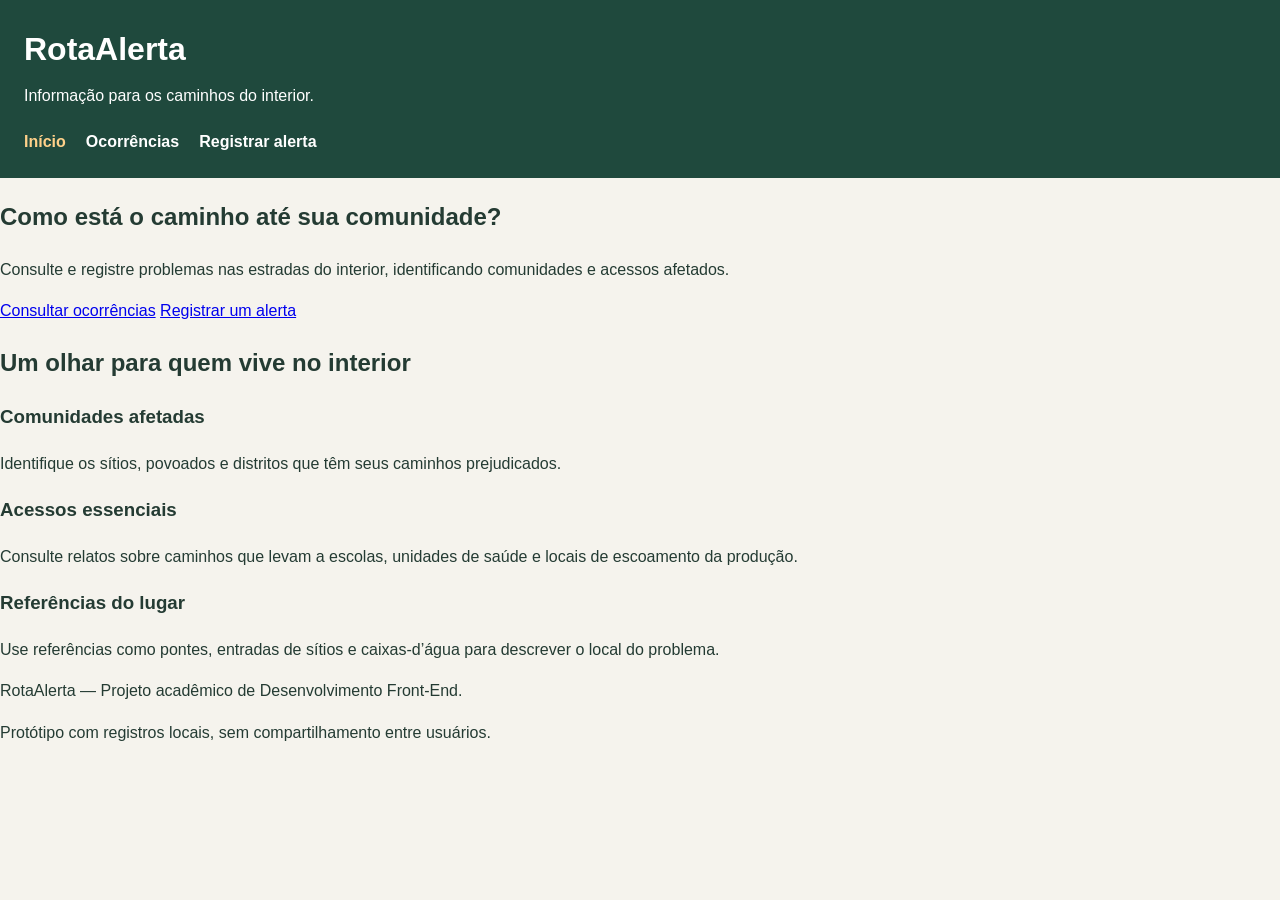
==== index.html @ 1c2c8aac "Adiciona proposta e página inicial com estilo do cabeçalho" ====
<!DOCTYPE html>
<html lang="pt-BR">
<head>
    <meta charset="UTF-8">
    <meta name="viewport" content="width=device-width, initial-scale=1.0">

    <title>RotaAlerta | Início</title>

    <link rel="stylesheet" href="estilo.css">
</head>
<body>
    <header id="cabecalho">
        <h1>RotaAlerta</h1>
        <p>Informação para os caminhos do interior.</p>

        <nav aria-label="Menu principal">
            <a href="index.html" aria-current="page">Início</a>
            <a href="ocorrencias.html">Ocorrências</a>
            <a href="registrar.html">Registrar alerta</a>
        </nav>
    </header>

    <main>
        <section class="apresentacao">
            <h2>Como está o caminho até sua comunidade?</h2>

            <p>
                Consulte e registre problemas nas estradas do interior,
                identificando comunidades e acessos afetados.
            </p>

            <a href="ocorrencias.html">Consultar ocorrências</a>
            <a href="registrar.html">Registrar um alerta</a>
        </section>

        <section class="diferenciais">
            <h2>Um olhar para quem vive no interior</h2>

            <div class="cartao">
                <h3>Comunidades afetadas</h3>
                <p>
                    Identifique os sítios, povoados e distritos
                    que têm seus caminhos prejudicados.
                </p>
            </div>

            <div class="cartao">
                <h3>Acessos essenciais</h3>
                <p>
                    Consulte relatos sobre caminhos que levam a escolas,
                    unidades de saúde e locais de escoamento da produção.
                </p>
            </div>

            <div class="cartao">
                <h3>Referências do lugar</h3>
                <p>
                    Use referências como pontes, entradas de sítios
                    e caixas-d’água para descrever o local do problema.
                </p>
            </div>
        </section>
    </main>

    <footer id="rodape">
        <p>RotaAlerta — Projeto acadêmico de Desenvolvimento Front-End.</p>
        <p>Protótipo com registros locais, sem compartilhamento entre usuários.</p>
    </footer>
</body>
</html>
---- estilo.css ----
/* Inclui bordas e preenchimento nas medidas dos elementos */
* {
    box-sizing: border-box;
}

/* Estilo geral */
body {
    margin: 0;
    font-family: Arial, sans-serif;
    background-color: #f5f3ed;
    color: #243b33;
    line-height: 1.6;
}

/* Cabeçalho */
#cabecalho {
    background-color: #1f493d;
    color: #ffffff;
    padding: 24px;
}

#cabecalho h1 {
    margin: 0;
    font-size: 32px;
}

#cabecalho p {
    margin: 8px 0 20px;
}

/* Menu */
#cabecalho nav {
    display: flex;
    flex-wrap: wrap;
    gap: 20px;
}

#cabecalho nav a {
    color: #ffffff;
    text-decoration: none;
    font-weight: bold;
}

#cabecalho nav a:hover {
    text-decoration: underline;
}

#cabecalho nav a[aria-current="page"] {
    color: #ffd18a;
}
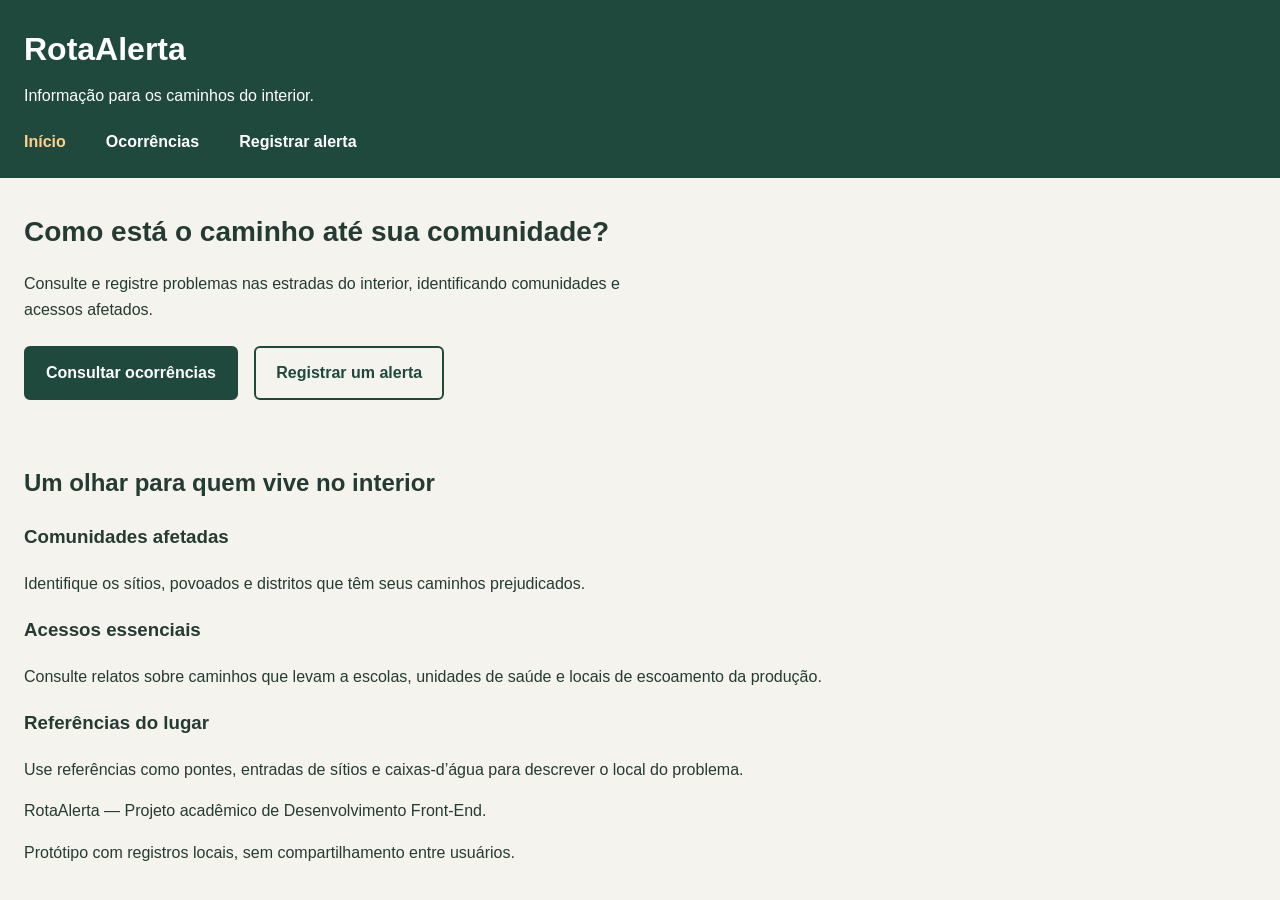
==== commit f31f779e: "Estiliza apresentação e botões da página inicial" ====
--- a/index.html
+++ b/index.html
@@ -29,8 +29,8 @@
                 identificando comunidades e acessos afetados.
             </p>
 
-            <a href="ocorrencias.html">Consultar ocorrências</a>
-            <a href="registrar.html">Registrar um alerta</a>
+            <a href="ocorrencias.html" class="botao">Consultar ocorrências</a>
+            <a href="registrar.html" class="botao botao-secundario">Registrar um alerta</a>
         </section>
 
         <section class="diferenciais">
--- a/estilo.css
+++ b/estilo.css
@@ -32,7 +32,7 @@
 #cabecalho nav {
     display: flex;
     flex-wrap: wrap;
-    gap: 20px;
+    gap: 40px;
 }
 
 #cabecalho nav a {
@@ -47,4 +47,48 @@
 
 #cabecalho nav a[aria-current="page"] {
     color: #ffd18a;
+}
+main {
+    padding-left: 24px;
+}
+
+#rodape {
+    padding-left: 24px;
+}
+.apresentacao {
+    padding: 32px 24px 32px 0;
+}
+
+.apresentacao h2 {
+    font-size: 28px;
+    margin: 0 0 16px;
+}
+
+.apresentacao p {
+    max-width: 650px;
+    margin-bottom: 24px;
+}
+
+.botao {
+    display: inline-block;
+    background-color: #1f493d;
+    color: #ffffff;
+    padding: 12px 20px;
+    border: 2px solid #1f493d;
+    border-radius: 6px;
+    text-decoration: none;
+    font-weight: bold;
+    margin-right: 12px;
+    margin-bottom: 12px;
+}
+
+.botao-secundario {
+    background-color: transparent;
+    color: #1f493d;
+}
+
+.botao:hover {
+    background-color: #16362d;
+    border-color: #16362d;
+    color: #ffffff;
 }
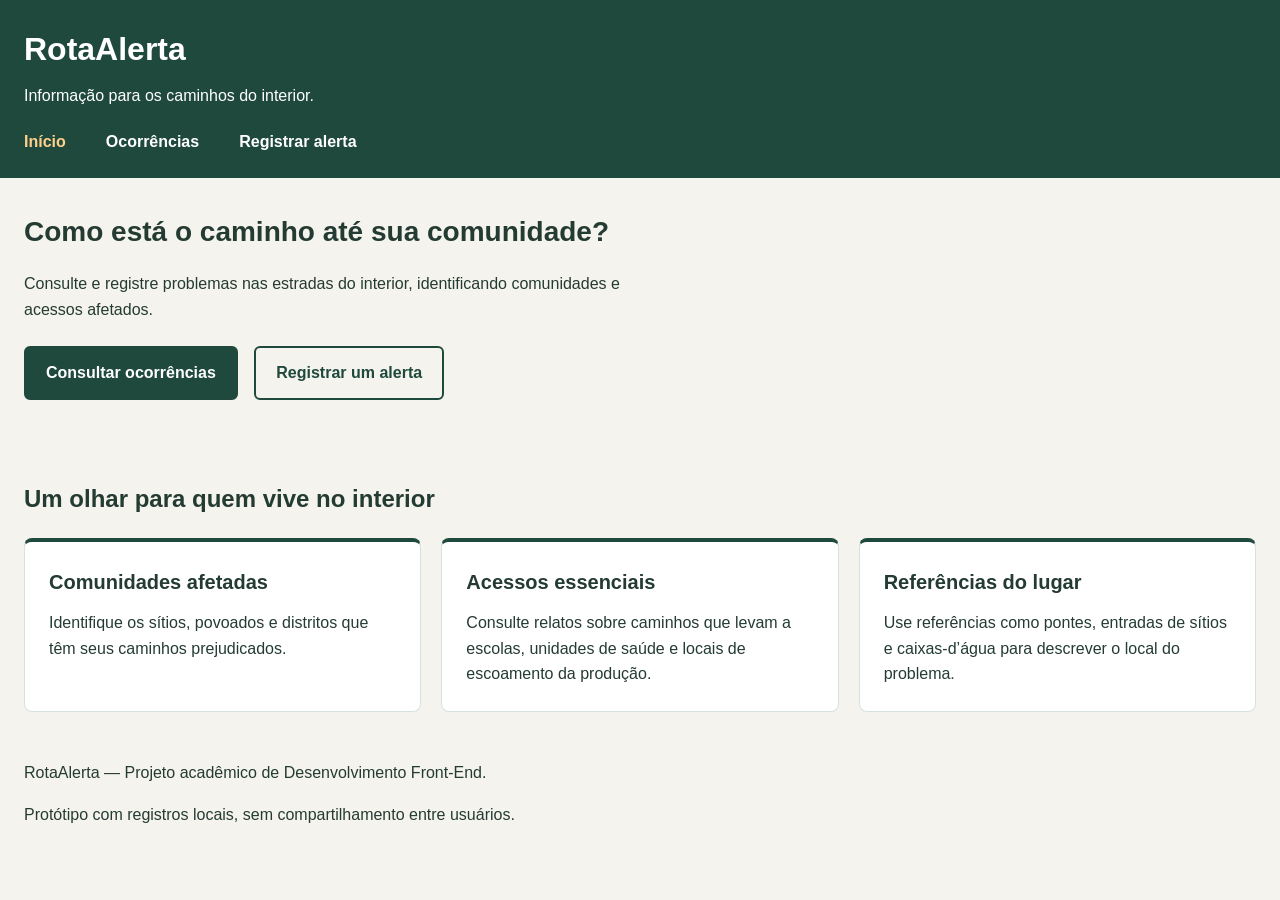
==== commit 0c9f9ade: "Organiza diferenciais em cartões flexíveis" ====
--- a/index.html
+++ b/index.html
@@ -35,7 +35,7 @@
 
         <section class="diferenciais">
             <h2>Um olhar para quem vive no interior</h2>
-
+           <div class="lista-diferenciais">
             <div class="cartao">
                 <h3>Comunidades afetadas</h3>
                 <p>
@@ -59,6 +59,7 @@
                     e caixas-d’água para descrever o local do problema.
                 </p>
             </div>
+           </div>
         </section>
     </main>
 
--- a/estilo.css
+++ b/estilo.css
@@ -91,4 +91,31 @@
     background-color: #16362d;
     border-color: #16362d;
     color: #ffffff;
+}
+.diferenciais {
+    padding: 16px 24px 32px 0;
+}
+
+.lista-diferenciais {
+    display: flex;
+    flex-wrap: wrap;
+    gap: 20px;
+}
+
+.cartao {
+    flex: 1 1 250px;
+    background-color: #ffffff;
+    padding: 24px;
+    border: 1px solid #d8e2dc;
+    border-top: 4px solid #1f493d;
+    border-radius: 8px;
+}
+
+.cartao h3 {
+    margin: 0 0 12px;
+    font-size: 20px;
+}
+
+.cartao p {
+    margin: 0;
 }
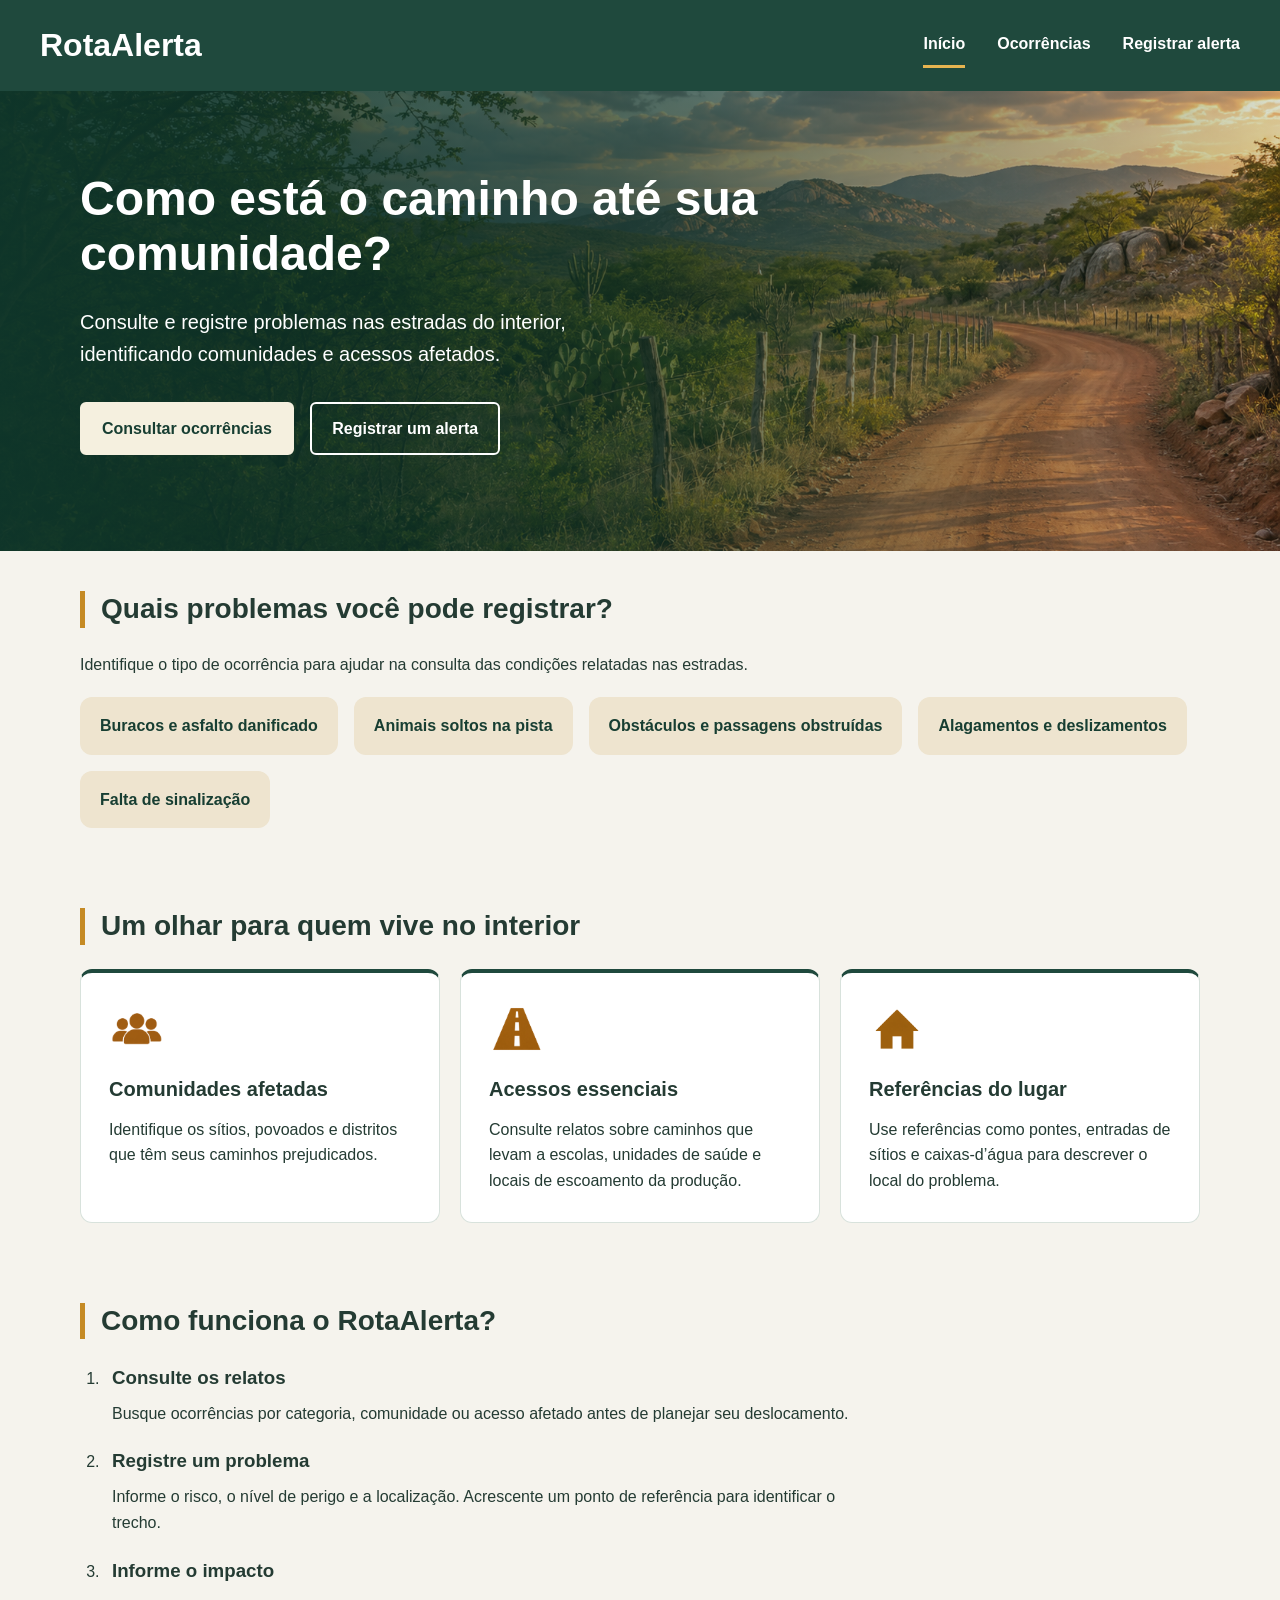
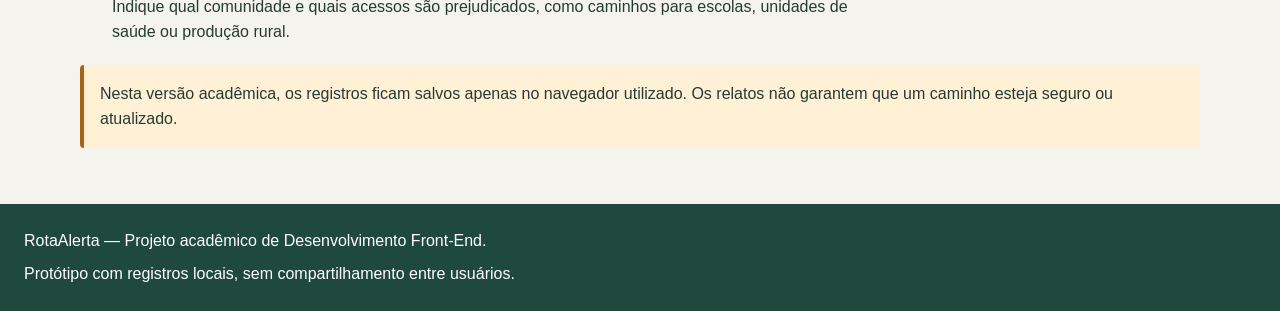
==== commit a3f785b4: "Implementa cadastro e consulta local e aprimora visual da aplicação" ====
--- a/index.html
+++ b/index.html
@@ -10,9 +10,7 @@
 </head>
 <body>
     <header id="cabecalho">
-        <h1>RotaAlerta</h1>
-        <p>Informação para os caminhos do interior.</p>
-
+        <h1><a href="index.html">RotaAlerta</a></h1>
         <nav aria-label="Menu principal">
             <a href="index.html" aria-current="page">Início</a>
             <a href="ocorrencias.html">Ocorrências</a>
@@ -20,8 +18,8 @@
         </nav>
     </header>
 
-    <main>
-        <section class="apresentacao">
+    <main class="pagina-inicial">
+        <section class="apresentacao apresentacao-inicio">
             <h2>Como está o caminho até sua comunidade?</h2>
 
             <p>
@@ -32,11 +30,27 @@
             <a href="ocorrencias.html" class="botao">Consultar ocorrências</a>
             <a href="registrar.html" class="botao botao-secundario">Registrar um alerta</a>
         </section>
+        <section class="categorias">
+    <h2>Quais problemas você pode registrar?</h2>
 
+    <p>
+        Identifique o tipo de ocorrência para ajudar na consulta
+        das condições relatadas nas estradas.
+    </p>
+
+    <ul class="lista-categorias">
+        <li>Buracos e asfalto danificado</li>
+        <li>Animais soltos na pista</li>
+        <li>Obstáculos e passagens obstruídas</li>
+        <li>Alagamentos e deslizamentos</li>
+        <li>Falta de sinalização</li>
+    </ul>
+</section>
         <section class="diferenciais">
             <h2>Um olhar para quem vive no interior</h2>
            <div class="lista-diferenciais">
             <div class="cartao">
+                <img src="imagens/comunidade.png" alt="" class="icone-diferencial">
                 <h3>Comunidades afetadas</h3>
                 <p>
                     Identifique os sítios, povoados e distritos
@@ -45,6 +59,7 @@
             </div>
 
             <div class="cartao">
+                <img src="imagens/dourada.png" alt="" class="icone-diferencial">
                 <h3>Acessos essenciais</h3>
                 <p>
                     Consulte relatos sobre caminhos que levam a escolas,
@@ -53,6 +68,7 @@
             </div>
 
             <div class="cartao">
+                <img src="imagens/referencias.png" alt="" class="icone-diferencial">
                 <h3>Referências do lugar</h3>
                 <p>
                     Use referências como pontes, entradas de sítios
@@ -61,6 +77,41 @@
             </div>
            </div>
         </section>
+        <section class="como-funciona">
+    <h2>Como funciona o RotaAlerta?</h2>
+
+    <ol class="lista-passos">
+        <li>
+            <h3>Consulte os relatos</h3>
+            <p>
+                Busque ocorrências por categoria, comunidade
+                ou acesso afetado antes de planejar seu deslocamento.
+            </p>
+        </li>
+
+        <li>
+            <h3>Registre um problema</h3>
+            <p>
+                Informe o risco, o nível de perigo e a localização.
+                Acrescente um ponto de referência para identificar o trecho.
+            </p>
+        </li>
+
+        <li>
+            <h3>Informe o impacto</h3>
+            <p>
+                Indique qual comunidade e quais acessos são prejudicados,
+                como caminhos para escolas, unidades de saúde ou produção rural.
+            </p>
+        </li>
+    </ol>
+
+    <p class="aviso-prototipo">
+        Nesta versão acadêmica, os registros ficam salvos apenas
+        no navegador utilizado. Os relatos não garantem que um
+        caminho esteja seguro ou atualizado.
+    </p>
+</section>
     </main>
 
     <footer id="rodape">
--- a/estilo.css
+++ b/estilo.css
@@ -1,121 +1,530 @@
 /* Inclui bordas e preenchimento nas medidas dos elementos */
 * {
-    box-sizing: border-box;
+  box-sizing: border-box;
 }
 
 /* Estilo geral */
 body {
-    margin: 0;
-    font-family: Arial, sans-serif;
-    background-color: #f5f3ed;
-    color: #243b33;
-    line-height: 1.6;
+  margin: 0;
+  font-family: Arial, sans-serif;
+  background-color: #f5f3ed;
+  color: #243b33;
+  line-height: 1.6;
 }
 
 /* Cabeçalho */
 #cabecalho {
-    background-color: #1f493d;
-    color: #ffffff;
-    padding: 24px;
+  background-color: #1f493d;
+  color: #ffffff;
+  padding: 24px;
 }
 
 #cabecalho h1 {
-    margin: 0;
-    font-size: 32px;
+  margin: 0;
+  font-size: 32px;
 }
 
 #cabecalho p {
-    margin: 8px 0 20px;
+  margin: 8px 0 20px;
 }
 
 /* Menu */
 #cabecalho nav {
+  display: flex;
+  flex-wrap: wrap;
+  gap: 40px;
+}
+
+#cabecalho nav a {
+  color: #ffffff;
+  text-decoration: none;
+  font-weight: bold;
+}
+
+#cabecalho nav a:hover {
+  text-decoration: underline;
+}
+
+#cabecalho nav a[aria-current="page"] {
+  color: #ffd18a;
+}
+main {
+  padding-left: 24px;
+}
+
+#rodape {
+  background-color: #1f493d;
+  color: #ffffff;
+  padding: 24px;
+}
+
+#rodape p {
+  margin: 0;
+}
+
+#rodape p + p {
+  margin-top: 8px;
+}
+.apresentacao {
+  padding: 32px 24px 32px 0;
+}
+
+.apresentacao h2 {
+  font-size: 28px;
+  margin: 0 0 16px;
+}
+
+.apresentacao p {
+  max-width: 650px;
+  margin-bottom: 24px;
+}
+
+.botao {
+  display: inline-block;
+  background-color: #1f493d;
+  color: #ffffff;
+  padding: 12px 20px;
+  border: 2px solid #1f493d;
+  border-radius: 6px;
+  text-decoration: none;
+  font-weight: bold;
+  margin-right: 12px;
+  margin-bottom: 12px;
+}
+
+.botao-secundario {
+  background-color: transparent;
+  color: #1f493d;
+}
+
+.botao:hover {
+  background-color: #16362d;
+  border-color: #16362d;
+  color: #ffffff;
+}
+.diferenciais {
+  padding: 16px 24px 32px 0;
+}
+
+.lista-diferenciais {
+  display: flex;
+  flex-wrap: wrap;
+  gap: 20px;
+}
+
+.cartao {
+  flex: 1 1 250px;
+  background-color: #ffffff;
+  padding: 24px;
+  border: 1px solid #d8e2dc;
+  border-top: 4px solid #1f493d;
+  border-radius: 8px;
+}
+
+.cartao h3 {
+  margin: 0 0 12px;
+  font-size: 20px;
+}
+
+.cartao p {
+  margin: 0;
+}
+.categorias {
+  padding: 16px 24px 32px 0;
+}
+
+.lista-categorias {
+  display: flex;
+  flex-wrap: wrap;
+  gap: 12px;
+  list-style: none;
+  padding: 0;
+  margin: 20px 0 0;
+}
+
+.lista-categorias li {
+  background-color: #e5ede7;
+  color: #1f493d;
+  padding: 12px 16px;
+  border-radius: 6px;
+  font-weight: bold;
+}
+.como-funciona {
+  padding: 16px 24px 32px 0;
+}
+
+.lista-passos {
+  padding-left: 24px;
+}
+
+.lista-passos li {
+  padding-left: 8px;
+  margin-bottom: 20px;
+}
+
+.lista-passos h3 {
+  margin: 0 0 8px;
+}
+
+.lista-passos p {
+  margin: 0;
+  max-width: 750px;
+}
+
+.aviso-prototipo {
+  background-color: #fff0d6;
+  padding: 16px;
+  border-left: 4px solid #a66516;
+  border-radius: 4px;
+}
+#cabecalho h1 a {
+  color: inherit;
+  text-decoration: none;
+}
+#form-ocorrencia {
+  max-width: 800px;
+  padding-right: 24px;
+  margin-bottom: 48px;
+}
+
+#form-ocorrencia fieldset {
+  min-width: 0;
+  margin: 0 0 24px;
+  padding: 24px;
+  background-color: #ffffff;
+  border: 1px solid #d8e2dc;
+  border-radius: 8px;
+}
+
+#form-ocorrencia legend {
+  padding: 0 8px;
+  font-weight: bold;
+}
+
+.campo {
+  margin-bottom: 20px;
+}
+
+.campo:last-child {
+  margin-bottom: 0;
+}
+
+.campo label {
+  display: block;
+  margin-bottom: 8px;
+  font-weight: bold;
+}
+
+.campo input,
+.campo select,
+.campo textarea {
+  width: 100%;
+  padding: 12px;
+  font: inherit;
+  color: #243b33;
+  background-color: #ffffff;
+  border: 1px solid #718579;
+  border-radius: 4px;
+}
+
+.campo textarea {
+  resize: vertical;
+}
+button.botao {
+  font-family: inherit;
+  font-size: 16px;
+  cursor: pointer;
+}
+
+#mensagem-formulario {
+  font-weight: bold;
+}
+.consulta {
+    padding: 0 24px 48px 0;
+}
+
+#lista-ocorrencias {
     display: flex;
-    flex-wrap: wrap;
-    gap: 40px;
+    flex-direction: column;
+    gap: 20px;
+}
+
+#lista-ocorrencias .cartao {
+    flex: initial;
+}
+
+#lista-ocorrencias .cartao p {
+    margin-top: 12px;
+}
+/* Transições dos botões */
+.botao {
+    transition:
+        background-color 0.2s ease,
+        color 0.2s ease,
+        border-color 0.2s ease,
+        transform 0.2s ease,
+        box-shadow 0.2s ease;
+}
+
+/* Transições dos cartões */
+.cartao {
+    transition:
+        transform 0.25s ease,
+        box-shadow 0.25s ease;
+}
+
+/* Efeitos para dispositivos com mouse */
+@media (hover: hover) {
+    .botao:hover {
+        transform: translateY(-2px);
+        box-shadow: 0 5px 12px rgba(31, 73, 61, 0.18);
+    }
+
+    .cartao:hover {
+        transform: translateY(-3px);
+        box-shadow: 0 8px 20px rgba(31, 73, 61, 0.12);
+    }
+}
+
+.botao:active {
+    transform: translateY(0);
+}
+
+/* Destaque dos campos durante o preenchimento */
+.campo input,
+.campo select,
+.campo textarea {
+    transition:
+        border-color 0.2s ease,
+        box-shadow 0.2s ease;
+}
+
+.campo input:focus,
+.campo select:focus,
+.campo textarea:focus {
+    border-color: #1f493d;
+    outline: 2px solid #1f493d;
+    outline-offset: 2px;
+    box-shadow: 0 0 0 5px rgba(31, 73, 61, 0.08);
+}
+
+/* Destaque para navegação pelo teclado */
+a:focus-visible,
+button:focus-visible {
+    outline: 3px solid #a66516;
+    outline-offset: 4px;
+}
+
+/* Respeita quem prefere reduzir movimentos */
+@media (prefers-reduced-motion: reduce) {
+    .botao,
+    .cartao,
+    .campo input,
+    .campo select,
+    .campo textarea {
+        transition: none;
+        transform: none;
+    }
+}
+@keyframes aparecer {
+    from {
+        opacity: 0;
+        transform: translateY(8px);
+    }
+
+    to {
+        opacity: 1;
+        transform: translateY(0);
+    }
+}
+
+main {
+    animation: aparecer 0.35s ease-out;
+}
+
+@media (prefers-reduced-motion: reduce) {
+    main {
+        animation: none;
+    }
+}
+.apresentacao-inicio {
+    margin-left: -24px;
+    padding: 72px 40px;
+    min-height: 460px;
+
+    background-color: #1f493d;
+    background-image:
+        linear-gradient(
+            to right,
+            rgba(15, 55, 43, 0.95),
+            rgba(15, 55, 43, 0.65),
+            rgba(15, 55, 43, 0.15)
+        ),
+        url("imagens/estrada.png");
+    background-size: cover;
+    background-position: center;
+    background-repeat: no-repeat;
+
+    color: #ffffff;
+}
+
+.apresentacao-inicio h2 {
+    max-width: 720px;
+    font-size: 48px;
+    line-height: 1.15;
+    margin-bottom: 24px;
+}
+
+.apresentacao-inicio p {
+    max-width: 600px;
+    font-size: 20px;
+    margin-bottom: 32px;
+}
+
+.apresentacao-inicio .botao {
+    background-color: #f5f0df;
+    color: #173e32;
+    border-color: #f5f0df;
+}
+
+.apresentacao-inicio .botao-secundario {
+    background-color: transparent;
+    color: #ffffff;
+    border-color: #ffffff;
+}
+
+.apresentacao-inicio .botao:hover {
+    background-color: #ffffff;
+    color: #173e32;
+    border-color: #ffffff;
+}
+
+@media (max-width: 600px) {
+    .apresentacao-inicio {
+        padding: 48px 24px;
+    }
+
+    .apresentacao-inicio h2 {
+        font-size: 32px;
+    }
+
+    .apresentacao-inicio p {
+        font-size: 18px;
+    }
+}
+#cabecalho {
+    display: flex;
+    justify-content: space-between;
+    align-items: center;
+    gap: 24px;
+    padding: 20px 40px;
+}
+
+#cabecalho nav {
+    align-items: center;
+    gap: 32px;
 }
 
 #cabecalho nav a {
+    padding: 8px 0;
+    border-bottom: 3px solid transparent;
+}
+
+#cabecalho nav a[aria-current="page"] {
     color: #ffffff;
-    text-decoration: none;
-    font-weight: bold;
-}
-
-#cabecalho nav a:hover {
-    text-decoration: underline;
-}
-
-#cabecalho nav a[aria-current="page"] {
-    color: #ffd18a;
-}
-main {
-    padding-left: 24px;
-}
-
-#rodape {
-    padding-left: 24px;
-}
-.apresentacao {
-    padding: 32px 24px 32px 0;
-}
-
-.apresentacao h2 {
+    border-bottom-color: #e6b450;
+}
+
+@media (max-width: 700px) {
+    #cabecalho {
+        flex-direction: column;
+        align-items: flex-start;
+        padding: 20px 24px;
+    }
+
+    #cabecalho nav {
+        gap: 20px;
+    }
+}
+.categorias,
+.diferenciais,
+.como-funciona {
+    padding: 40px 40px 40px 16px;
+}
+
+.categorias h2,
+.diferenciais h2,
+.como-funciona h2 {
+    border-left: 5px solid #c58a24;
+    padding-left: 16px;
+    margin-top: 0;
+    margin-bottom: 24px;
     font-size: 28px;
-    margin: 0 0 16px;
-}
-
-.apresentacao p {
-    max-width: 650px;
-    margin-bottom: 24px;
-}
-
-.botao {
-    display: inline-block;
-    background-color: #1f493d;
-    color: #ffffff;
-    padding: 12px 20px;
-    border: 2px solid #1f493d;
-    border-radius: 6px;
-    text-decoration: none;
-    font-weight: bold;
-    margin-right: 12px;
-    margin-bottom: 12px;
-}
-
-.botao-secundario {
-    background-color: transparent;
-    color: #1f493d;
-}
-
-.botao:hover {
-    background-color: #16362d;
-    border-color: #16362d;
-    color: #ffffff;
-}
-.diferenciais {
-    padding: 16px 24px 32px 0;
-}
-
-.lista-diferenciais {
-    display: flex;
-    flex-wrap: wrap;
-    gap: 20px;
-}
-
-.cartao {
-    flex: 1 1 250px;
-    background-color: #ffffff;
-    padding: 24px;
-    border: 1px solid #d8e2dc;
-    border-top: 4px solid #1f493d;
-    border-radius: 8px;
-}
-
-.cartao h3 {
-    margin: 0 0 12px;
-    font-size: 20px;
-}
-
-.cartao p {
-    margin: 0;
+    line-height: 1.3;
+}
+
+.lista-categorias {
+    gap: 16px;
+}
+
+.lista-categorias li {
+    background-color: #eee4cf;
+    color: #173e32;
+    padding: 16px 20px;
+    border-radius: 12px;
+}
+
+.lista-diferenciais .cartao {
+    padding: 28px;
+    border-radius: 12px;
+    border-top-color: #1f493d;
+}
+
+@media (max-width: 600px) {
+    .categorias,
+    .diferenciais,
+    .como-funciona {
+        padding: 32px 24px 32px 0;
+    }
+
+    .categorias h2,
+    .diferenciais h2,
+    .como-funciona h2 {
+        font-size: 24px;
+    }
+}
+.icone-diferencial {
+    display: block;
+    width: 56px;
+    height: 56px;
+    object-fit: contain;
+    margin-bottom: 16px;
+}
+.pagina-inicial {
+    padding-left: 0;
+}
+
+.pagina-inicial .apresentacao-inicio {
+    margin-left: 0;
+    padding: 80px max(24px, calc((100% - 1120px) / 2));
+}
+
+.pagina-inicial .categorias,
+.pagina-inicial .diferenciais,
+.pagina-inicial .como-funciona {
+    max-width: 1200px;
+    margin: 0 auto;
+    padding: 40px;
+}
+
+@media (max-width: 600px) {
+    .pagina-inicial .apresentacao-inicio {
+        padding: 48px 24px;
+    }
+
+    .pagina-inicial .categorias,
+    .pagina-inicial .diferenciais,
+    .pagina-inicial .como-funciona {
+        padding: 32px 24px;
+    }
 }
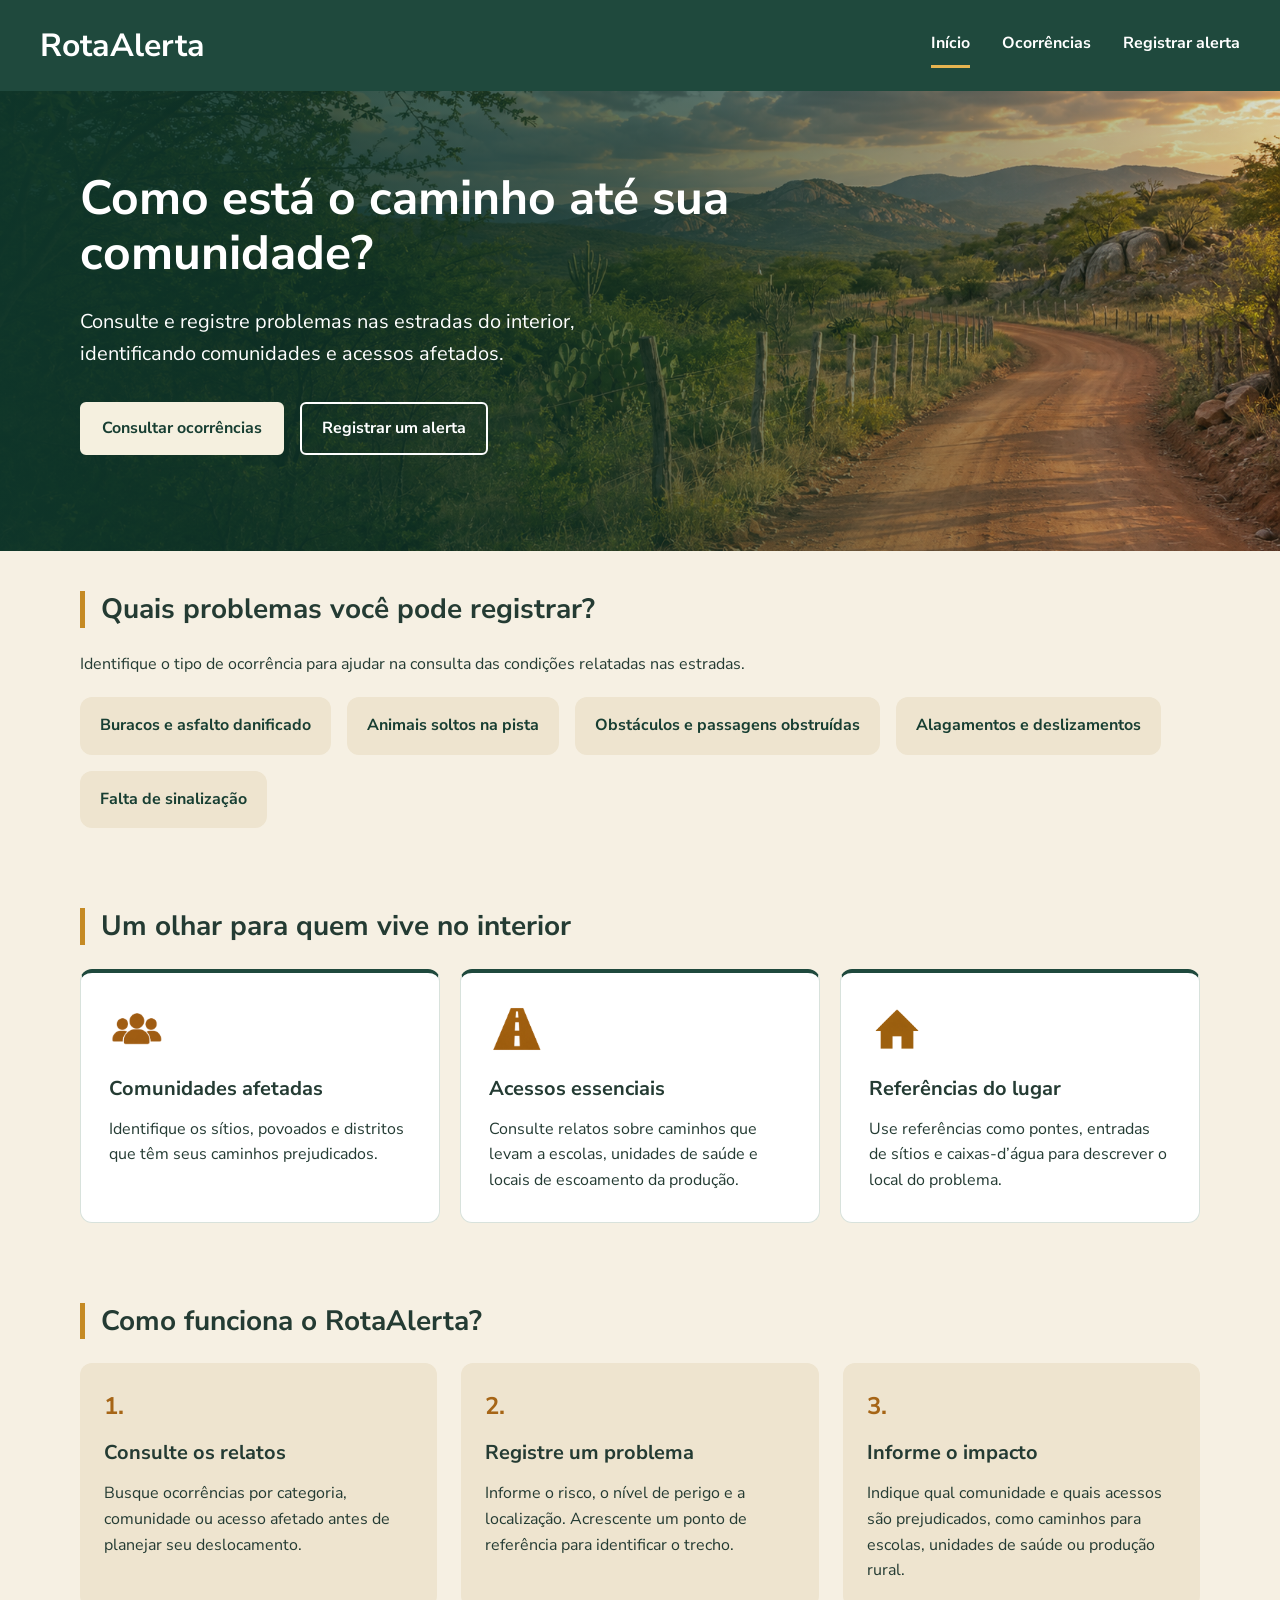
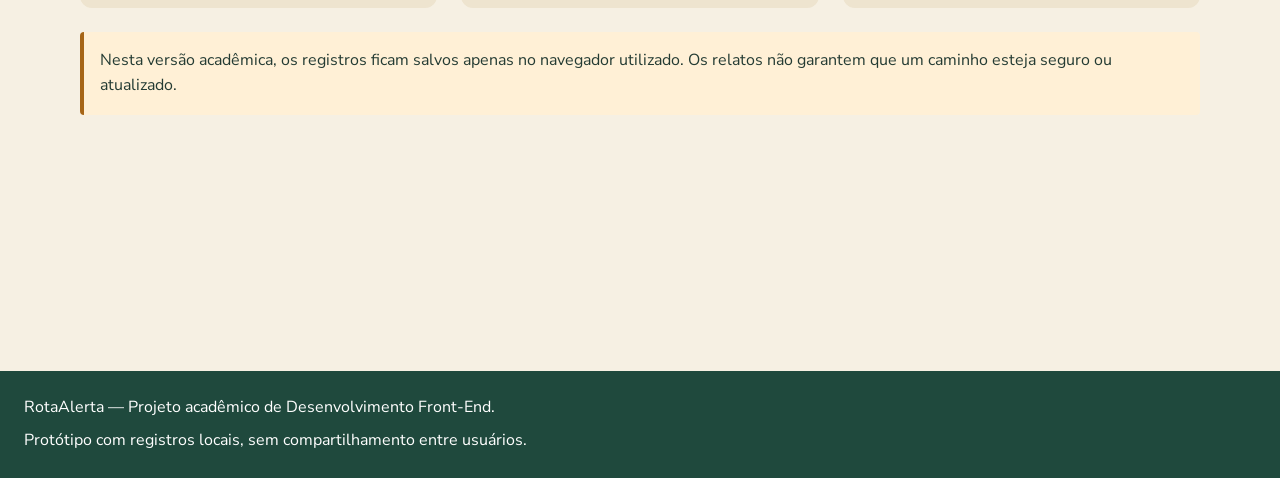
==== commit 3802502b: "Aplica fonte e variáveis CSS e finaliza documentação" ====
--- a/index.html
+++ b/index.html
@@ -1,122 +1,137 @@
-<!DOCTYPE html>
+<!doctype html>
 <html lang="pt-BR">
-<head>
-    <meta charset="UTF-8">
-    <meta name="viewport" content="width=device-width, initial-scale=1.0">
+  <head>
+    <meta charset="UTF-8" />
+    <meta name="viewport" content="width=device-width, initial-scale=1.0" />
 
     <title>RotaAlerta | Início</title>
-
-    <link rel="stylesheet" href="estilo.css">
-</head>
-<body>
+<link
+    href="https://fonts.googleapis.com/css2?family=Nunito+Sans:wght@400;700;800&display=swap"
+    rel="stylesheet"
+>
+    <link rel="stylesheet" href="estilo.css" />
+  </head>
+  <body>
     <header id="cabecalho">
-        <h1><a href="index.html">RotaAlerta</a></h1>
-        <nav aria-label="Menu principal">
-            <a href="index.html" aria-current="page">Início</a>
-            <a href="ocorrencias.html">Ocorrências</a>
-            <a href="registrar.html">Registrar alerta</a>
-        </nav>
+      <h1><a href="index.html">RotaAlerta</a></h1>
+      <nav aria-label="Menu principal">
+        <a href="index.html" aria-current="page">Início</a>
+        <a href="ocorrencias.html">Ocorrências</a>
+        <a href="registrar.html">Registrar alerta</a>
+      </nav>
     </header>
 
     <main class="pagina-inicial">
-        <section class="apresentacao apresentacao-inicio">
-            <h2>Como está o caminho até sua comunidade?</h2>
+      <section class="apresentacao apresentacao-inicio">
+        <h2>Como está o caminho até sua comunidade?</h2>
 
+        <p>
+          Consulte e registre problemas nas estradas do interior, identificando
+          comunidades e acessos afetados.
+        </p>
+
+        <a href="ocorrencias.html" class="botao">Consultar ocorrências</a>
+        <a href="registrar.html" class="botao botao-secundario"
+          >Registrar um alerta</a
+        >
+      </section>
+      <section class="categorias">
+        <h2>Quais problemas você pode registrar?</h2>
+
+        <p>
+          Identifique o tipo de ocorrência para ajudar na consulta das condições
+          relatadas nas estradas.
+        </p>
+
+        <ul class="lista-categorias">
+          <li>Buracos e asfalto danificado</li>
+          <li>Animais soltos na pista</li>
+          <li>Obstáculos e passagens obstruídas</li>
+          <li>Alagamentos e deslizamentos</li>
+          <li>Falta de sinalização</li>
+        </ul>
+      </section>
+      <section class="diferenciais">
+        <h2>Um olhar para quem vive no interior</h2>
+        <div class="lista-diferenciais">
+          <div class="cartao">
+            <img
+              src="imagens/comunidade.png"
+              alt=""
+              class="icone-diferencial"
+            />
+            <h3>Comunidades afetadas</h3>
             <p>
-                Consulte e registre problemas nas estradas do interior,
-                identificando comunidades e acessos afetados.
+              Identifique os sítios, povoados e distritos que têm seus caminhos
+              prejudicados.
             </p>
+          </div>
 
-            <a href="ocorrencias.html" class="botao">Consultar ocorrências</a>
-            <a href="registrar.html" class="botao botao-secundario">Registrar um alerta</a>
-        </section>
-        <section class="categorias">
-    <h2>Quais problemas você pode registrar?</h2>
+          <div class="cartao">
+            <img src="imagens/dourada.png" alt="" class="icone-diferencial" />
+            <h3>Acessos essenciais</h3>
+            <p>
+              Consulte relatos sobre caminhos que levam a escolas, unidades de
+              saúde e locais de escoamento da produção.
+            </p>
+          </div>
 
-    <p>
-        Identifique o tipo de ocorrência para ajudar na consulta
-        das condições relatadas nas estradas.
-    </p>
+          <div class="cartao">
+            <img
+              src="imagens/referencias.png"
+              alt=""
+              class="icone-diferencial"
+            />
+            <h3>Referências do lugar</h3>
+            <p>
+              Use referências como pontes, entradas de sítios e caixas-d’água
+              para descrever o local do problema.
+            </p>
+          </div>
+        </div>
+      </section>
+      <section class="como-funciona">
+        <h2>Como funciona o RotaAlerta?</h2>
 
-    <ul class="lista-categorias">
-        <li>Buracos e asfalto danificado</li>
-        <li>Animais soltos na pista</li>
-        <li>Obstáculos e passagens obstruídas</li>
-        <li>Alagamentos e deslizamentos</li>
-        <li>Falta de sinalização</li>
-    </ul>
-</section>
-        <section class="diferenciais">
-            <h2>Um olhar para quem vive no interior</h2>
-           <div class="lista-diferenciais">
-            <div class="cartao">
-                <img src="imagens/comunidade.png" alt="" class="icone-diferencial">
-                <h3>Comunidades afetadas</h3>
-                <p>
-                    Identifique os sítios, povoados e distritos
-                    que têm seus caminhos prejudicados.
-                </p>
-            </div>
-
-            <div class="cartao">
-                <img src="imagens/dourada.png" alt="" class="icone-diferencial">
-                <h3>Acessos essenciais</h3>
-                <p>
-                    Consulte relatos sobre caminhos que levam a escolas,
-                    unidades de saúde e locais de escoamento da produção.
-                </p>
-            </div>
-
-            <div class="cartao">
-                <img src="imagens/referencias.png" alt="" class="icone-diferencial">
-                <h3>Referências do lugar</h3>
-                <p>
-                    Use referências como pontes, entradas de sítios
-                    e caixas-d’água para descrever o local do problema.
-                </p>
-            </div>
-           </div>
-        </section>
-        <section class="como-funciona">
-    <h2>Como funciona o RotaAlerta?</h2>
-
-    <ol class="lista-passos">
-        <li>
+        <ol class="lista-passos">
+          <li>
             <h3>Consulte os relatos</h3>
             <p>
-                Busque ocorrências por categoria, comunidade
-                ou acesso afetado antes de planejar seu deslocamento.
+              Busque ocorrências por categoria, comunidade ou acesso afetado
+              antes de planejar seu deslocamento.
             </p>
-        </li>
+          </li>
 
-        <li>
+          <li>
             <h3>Registre um problema</h3>
             <p>
-                Informe o risco, o nível de perigo e a localização.
-                Acrescente um ponto de referência para identificar o trecho.
+              Informe o risco, o nível de perigo e a localização. Acrescente um
+              ponto de referência para identificar o trecho.
             </p>
-        </li>
+          </li>
 
-        <li>
+          <li>
             <h3>Informe o impacto</h3>
             <p>
-                Indique qual comunidade e quais acessos são prejudicados,
-                como caminhos para escolas, unidades de saúde ou produção rural.
+              Indique qual comunidade e quais acessos são prejudicados, como
+              caminhos para escolas, unidades de saúde ou produção rural.
             </p>
-        </li>
-    </ol>
+          </li>
+        </ol>
 
-    <p class="aviso-prototipo">
-        Nesta versão acadêmica, os registros ficam salvos apenas
-        no navegador utilizado. Os relatos não garantem que um
-        caminho esteja seguro ou atualizado.
-    </p>
-</section>
+        <p class="aviso-prototipo">
+          Nesta versão acadêmica, os registros ficam salvos apenas no navegador
+          utilizado. Os relatos não garantem que um caminho esteja seguro ou
+          atualizado.
+        </p>
+      </section>
     </main>
-
+    <div class="faixa-rural" aria-hidden="true"></div>
     <footer id="rodape">
-        <p>RotaAlerta — Projeto acadêmico de Desenvolvimento Front-End.</p>
-        <p>Protótipo com registros locais, sem compartilhamento entre usuários.</p>
+      <p>RotaAlerta — Projeto acadêmico de Desenvolvimento Front-End.</p>
+      <p>
+        Protótipo com registros locais, sem compartilhamento entre usuários.
+      </p>
     </footer>
-</body>
-</html>+  </body>
+</html>
--- a/estilo.css
+++ b/estilo.css
@@ -1,15 +1,19 @@
-/* Inclui bordas e preenchimento nas medidas dos elementos */
+:root {
+    --cor-fundo: #f6f0e3;
+    --cor-texto: #243b33;
+    --fonte-principal: "Nunito Sans", Arial, sans-serif;
+}/* Inclui bordas e preenchimento nas medidas dos elementos */
 * {
   box-sizing: border-box;
 }
 
 /* Estilo geral */
 body {
-  margin: 0;
-  font-family: Arial, sans-serif;
-  background-color: #f5f3ed;
-  color: #243b33;
-  line-height: 1.6;
+    margin: 0;
+    font-family: var(--fonte-principal);
+    background-color: var(--cor-fundo);
+    color: var(--cor-texto);
+    line-height: 1.6;
 }
 
 /* Cabeçalho */
@@ -240,291 +244,374 @@
   font-weight: bold;
 }
 .consulta {
-    padding: 0 24px 48px 0;
+  padding: 0 24px 48px 0;
 }
 
 #lista-ocorrencias {
-    display: flex;
-    flex-direction: column;
-    gap: 20px;
+  display: flex;
+  flex-direction: column;
+  gap: 20px;
 }
 
 #lista-ocorrencias .cartao {
-    flex: initial;
+  flex: initial;
 }
 
 #lista-ocorrencias .cartao p {
-    margin-top: 12px;
+  margin-top: 12px;
 }
 /* Transições dos botões */
 .botao {
-    transition:
-        background-color 0.2s ease,
-        color 0.2s ease,
-        border-color 0.2s ease,
-        transform 0.2s ease,
-        box-shadow 0.2s ease;
+  transition:
+    background-color 0.2s ease,
+    color 0.2s ease,
+    border-color 0.2s ease,
+    transform 0.2s ease,
+    box-shadow 0.2s ease;
 }
 
 /* Transições dos cartões */
 .cartao {
-    transition:
-        transform 0.25s ease,
-        box-shadow 0.25s ease;
+  transition:
+    transform 0.25s ease,
+    box-shadow 0.25s ease;
 }
 
 /* Efeitos para dispositivos com mouse */
 @media (hover: hover) {
-    .botao:hover {
-        transform: translateY(-2px);
-        box-shadow: 0 5px 12px rgba(31, 73, 61, 0.18);
-    }
-
-    .cartao:hover {
-        transform: translateY(-3px);
-        box-shadow: 0 8px 20px rgba(31, 73, 61, 0.12);
-    }
+  .botao:hover {
+    transform: translateY(-2px);
+    box-shadow: 0 5px 12px rgba(31, 73, 61, 0.18);
+  }
+
+  .cartao:hover {
+    transform: translateY(-3px);
+    box-shadow: 0 8px 20px rgba(31, 73, 61, 0.12);
+  }
 }
 
 .botao:active {
-    transform: translateY(0);
+  transform: translateY(0);
 }
 
 /* Destaque dos campos durante o preenchimento */
 .campo input,
 .campo select,
 .campo textarea {
-    transition:
-        border-color 0.2s ease,
-        box-shadow 0.2s ease;
+  transition:
+    border-color 0.2s ease,
+    box-shadow 0.2s ease;
 }
 
 .campo input:focus,
 .campo select:focus,
 .campo textarea:focus {
-    border-color: #1f493d;
-    outline: 2px solid #1f493d;
-    outline-offset: 2px;
-    box-shadow: 0 0 0 5px rgba(31, 73, 61, 0.08);
+  border-color: #1f493d;
+  outline: 2px solid #1f493d;
+  outline-offset: 2px;
+  box-shadow: 0 0 0 5px rgba(31, 73, 61, 0.08);
 }
 
 /* Destaque para navegação pelo teclado */
 a:focus-visible,
 button:focus-visible {
-    outline: 3px solid #a66516;
-    outline-offset: 4px;
+  outline: 3px solid #a66516;
+  outline-offset: 4px;
 }
 
 /* Respeita quem prefere reduzir movimentos */
 @media (prefers-reduced-motion: reduce) {
-    .botao,
-    .cartao,
-    .campo input,
-    .campo select,
-    .campo textarea {
-        transition: none;
-        transform: none;
-    }
+  .botao,
+  .cartao,
+  .campo input,
+  .campo select,
+  .campo textarea {
+    transition: none;
+    transform: none;
+  }
 }
 @keyframes aparecer {
-    from {
-        opacity: 0;
-        transform: translateY(8px);
-    }
-
-    to {
-        opacity: 1;
-        transform: translateY(0);
-    }
+  from {
+    opacity: 0;
+    transform: translateY(8px);
+  }
+
+  to {
+    opacity: 1;
+    transform: translateY(0);
+  }
 }
 
 main {
-    animation: aparecer 0.35s ease-out;
+  animation: aparecer 0.35s ease-out;
 }
 
 @media (prefers-reduced-motion: reduce) {
-    main {
-        animation: none;
-    }
+  main {
+    animation: none;
+  }
 }
 .apresentacao-inicio {
-    margin-left: -24px;
-    padding: 72px 40px;
-    min-height: 460px;
-
-    background-color: #1f493d;
-    background-image:
-        linear-gradient(
-            to right,
-            rgba(15, 55, 43, 0.95),
-            rgba(15, 55, 43, 0.65),
-            rgba(15, 55, 43, 0.15)
-        ),
-        url("imagens/estrada.png");
-    background-size: cover;
-    background-position: center;
-    background-repeat: no-repeat;
-
-    color: #ffffff;
+  margin-left: -24px;
+  padding: 72px 40px;
+  min-height: 460px;
+
+  background-color: #1f493d;
+  background-image:
+    linear-gradient(
+      to right,
+      rgba(15, 55, 43, 0.95),
+      rgba(15, 55, 43, 0.65),
+      rgba(15, 55, 43, 0.15)
+    ),
+    url("imagens/estrada.png");
+  background-size: cover;
+  background-position: center;
+  background-repeat: no-repeat;
+
+  color: #ffffff;
 }
 
 .apresentacao-inicio h2 {
-    max-width: 720px;
-    font-size: 48px;
-    line-height: 1.15;
-    margin-bottom: 24px;
+  max-width: 720px;
+  font-size: 48px;
+  line-height: 1.15;
+  margin-bottom: 24px;
 }
 
 .apresentacao-inicio p {
-    max-width: 600px;
-    font-size: 20px;
-    margin-bottom: 32px;
+  max-width: 600px;
+  font-size: 20px;
+  margin-bottom: 32px;
 }
 
 .apresentacao-inicio .botao {
-    background-color: #f5f0df;
-    color: #173e32;
-    border-color: #f5f0df;
+  background-color: #f5f0df;
+  color: #173e32;
+  border-color: #f5f0df;
 }
 
 .apresentacao-inicio .botao-secundario {
-    background-color: transparent;
-    color: #ffffff;
-    border-color: #ffffff;
+  background-color: transparent;
+  color: #ffffff;
+  border-color: #ffffff;
 }
 
 .apresentacao-inicio .botao:hover {
-    background-color: #ffffff;
-    color: #173e32;
-    border-color: #ffffff;
+  background-color: #ffffff;
+  color: #173e32;
+  border-color: #ffffff;
 }
 
 @media (max-width: 600px) {
-    .apresentacao-inicio {
-        padding: 48px 24px;
-    }
-
-    .apresentacao-inicio h2 {
-        font-size: 32px;
-    }
-
-    .apresentacao-inicio p {
-        font-size: 18px;
-    }
+  .apresentacao-inicio {
+    padding: 48px 24px;
+  }
+
+  .apresentacao-inicio h2 {
+    font-size: 32px;
+  }
+
+  .apresentacao-inicio p {
+    font-size: 18px;
+  }
 }
 #cabecalho {
-    display: flex;
-    justify-content: space-between;
-    align-items: center;
-    gap: 24px;
-    padding: 20px 40px;
+  display: flex;
+  justify-content: space-between;
+  align-items: center;
+  gap: 24px;
+  padding: 20px 40px;
 }
 
 #cabecalho nav {
-    align-items: center;
-    gap: 32px;
+  align-items: center;
+  gap: 32px;
 }
 
 #cabecalho nav a {
-    padding: 8px 0;
-    border-bottom: 3px solid transparent;
+  padding: 8px 0;
+  border-bottom: 3px solid transparent;
 }
 
 #cabecalho nav a[aria-current="page"] {
-    color: #ffffff;
-    border-bottom-color: #e6b450;
+  color: #ffffff;
+  border-bottom-color: #e6b450;
 }
 
 @media (max-width: 700px) {
-    #cabecalho {
-        flex-direction: column;
-        align-items: flex-start;
-        padding: 20px 24px;
-    }
-
-    #cabecalho nav {
-        gap: 20px;
-    }
+  #cabecalho {
+    flex-direction: column;
+    align-items: flex-start;
+    padding: 20px 24px;
+  }
+
+  #cabecalho nav {
+    gap: 20px;
+  }
 }
 .categorias,
 .diferenciais,
 .como-funciona {
-    padding: 40px 40px 40px 16px;
+  padding: 40px 40px 40px 16px;
 }
 
 .categorias h2,
 .diferenciais h2,
 .como-funciona h2 {
-    border-left: 5px solid #c58a24;
-    padding-left: 16px;
-    margin-top: 0;
-    margin-bottom: 24px;
-    font-size: 28px;
-    line-height: 1.3;
+  border-left: 5px solid #c58a24;
+  padding-left: 16px;
+  margin-top: 0;
+  margin-bottom: 24px;
+  font-size: 28px;
+  line-height: 1.3;
 }
 
 .lista-categorias {
-    gap: 16px;
+  gap: 16px;
 }
 
 .lista-categorias li {
-    background-color: #eee4cf;
-    color: #173e32;
-    padding: 16px 20px;
-    border-radius: 12px;
+  background-color: #eee4cf;
+  color: #173e32;
+  padding: 16px 20px;
+  border-radius: 12px;
 }
 
 .lista-diferenciais .cartao {
-    padding: 28px;
-    border-radius: 12px;
-    border-top-color: #1f493d;
+  padding: 28px;
+  border-radius: 12px;
+  border-top-color: #1f493d;
 }
 
 @media (max-width: 600px) {
-    .categorias,
-    .diferenciais,
-    .como-funciona {
-        padding: 32px 24px 32px 0;
-    }
-
-    .categorias h2,
-    .diferenciais h2,
-    .como-funciona h2 {
-        font-size: 24px;
-    }
+  .categorias,
+  .diferenciais,
+  .como-funciona {
+    padding: 32px 24px 32px 0;
+  }
+
+  .categorias h2,
+  .diferenciais h2,
+  .como-funciona h2 {
+    font-size: 24px;
+  }
 }
 .icone-diferencial {
-    display: block;
-    width: 56px;
-    height: 56px;
-    object-fit: contain;
-    margin-bottom: 16px;
+  display: block;
+  width: 56px;
+  height: 56px;
+  object-fit: contain;
+  margin-bottom: 16px;
 }
 .pagina-inicial {
-    padding-left: 0;
+  padding-left: 0;
 }
 
 .pagina-inicial .apresentacao-inicio {
-    margin-left: 0;
-    padding: 80px max(24px, calc((100% - 1120px) / 2));
+  margin-left: 0;
+  padding: 80px max(24px, calc((100% - 1120px) / 2));
 }
 
 .pagina-inicial .categorias,
 .pagina-inicial .diferenciais,
 .pagina-inicial .como-funciona {
-    max-width: 1200px;
-    margin: 0 auto;
-    padding: 40px;
+  max-width: 1200px;
+  margin: 0 auto;
+  padding: 40px;
 }
 
 @media (max-width: 600px) {
-    .pagina-inicial .apresentacao-inicio {
-        padding: 48px 24px;
-    }
-
-    .pagina-inicial .categorias,
-    .pagina-inicial .diferenciais,
-    .pagina-inicial .como-funciona {
-        padding: 32px 24px;
-    }
+  .pagina-inicial .apresentacao-inicio {
+    padding: 48px 24px;
+  }
+
+  .pagina-inicial .categorias,
+  .pagina-inicial .diferenciais,
+  .pagina-inicial .como-funciona {
+    padding: 32px 24px;
+  }
+}
+.pagina-inicial .lista-passos {
+  display: flex;
+  flex-wrap: wrap;
+  gap: 24px;
+  padding: 0;
+  list-style-position: inside;
+}
+
+.pagina-inicial .lista-passos li {
+  flex: 1 1 250px;
+  padding: 24px;
+  margin: 0;
+  background-color: #eee4cf;
+  border-radius: 12px;
+}
+
+.pagina-inicial .lista-passos li::marker {
+  color: #a66516;
+  font-size: 24px;
+  font-weight: bold;
+}
+
+.pagina-inicial .lista-passos h3 {
+  margin: 12px 0;
+  font-size: 20px;
+}
+
+.pagina-inicial .aviso-prototipo {
+  margin-top: 24px;
+}
+.faixa-rural {
+  width: 100%;
+  max-width: none;
+  height: 200px;
+  aspect-ratio: auto;
+  margin: 0;
+
+  background-image: url("imagens/faixa-rural.png");
+  background-size: 100% 300px;
+  background-position: center bottom;
+  background-repeat: no-repeat;
+}
+.filtros {
+  display: flex;
+  flex-wrap: wrap;
+  align-items: flex-end;
+  gap: 20px;
+  padding: 24px;
+  margin-bottom: 24px;
+  background-color: #eee4cf;
+  border-radius: 12px;
+}
+
+.filtros .campo {
+  flex: 1 1 220px;
+  min-width: 0;
+  margin: 0;
+}
+.etiqueta-demonstracao {
+  display: inline-block;
+  padding: 4px 10px;
+  margin-bottom: 12px;
+  background-color: #eee4cf;
+  color: #704b12;
+  border-radius: 4px;
+  font-size: 14px;
+  font-weight: bold;
+}
+.botao-excluir {
+    margin-top: 20px;
+    padding: 10px 16px;
+    border: 1px solid #963c30;
+    border-radius: 6px;
+    background-color: #ffffff;
+    color: #963c30;
+    font: inherit;
+    font-weight: bold;
+    cursor: pointer;
+}
+
+.botao-excluir:hover {
+    background-color: #fbece8;
 }
